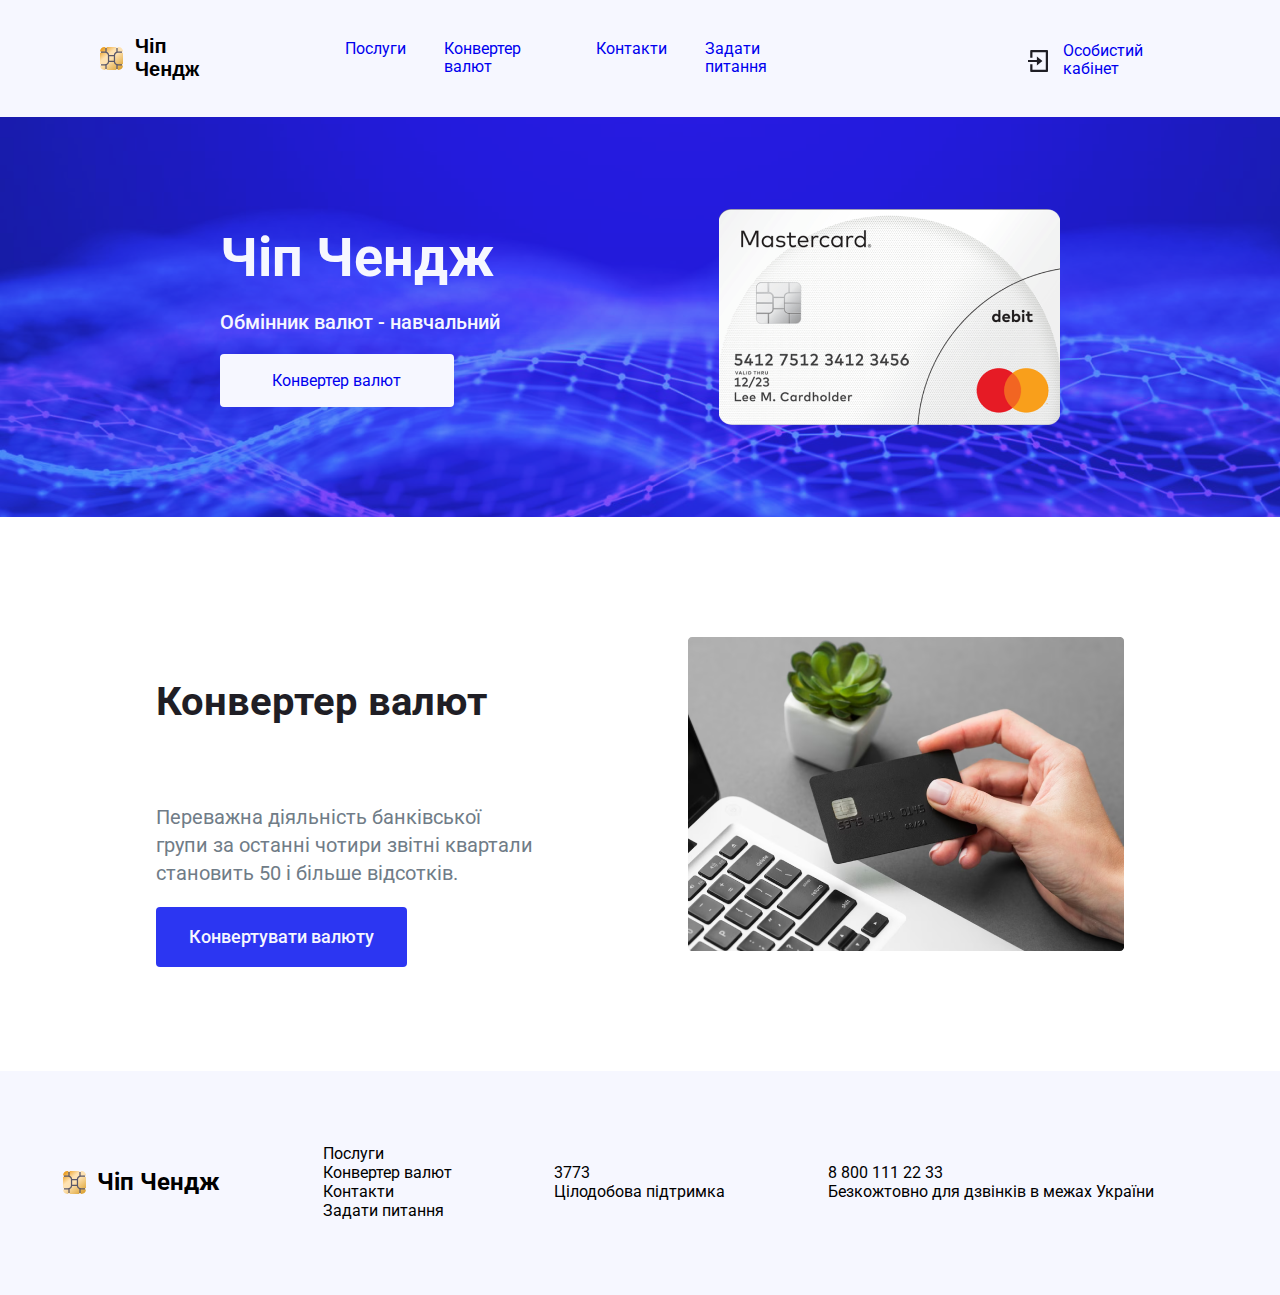
==== index.html @ 61994276 "fix 10" ====
<!DOCTYPE html>
<html lang="en">
  <head>
    <meta charset="UTF-8" />
    <meta name="viewport" content="width=device-width, initial-scale=1.0" />
    <title>Simple Site</title>
    <link rel="preconnect" href="https://fonts.googleapis.com" />
    <link rel="preconnect" href="https://fonts.gstatic.com" crossorigin />
    <link
      href="https://fonts.googleapis.com/css2?family=Roboto:wght@400;500;700&family=Work+Sans:wght@700&display=swap"
      rel="stylesheet"
    />
    <link rel="stylesheet" href="style/normalize.css" />
    <link rel="stylesheet" href="style/main.css" />
  </head>
  <body>
      <header>
        <nav>
          <section class="logo">
            <img src="images/logo.svg" alt="logotype"/>
            <h1>Чіп Чендж</h1>
          </section>
          <section class="menu">
            <ul>
              <li><a href="#">Послуги</a></li>
              <li><a href="#">Конвертер валют</a></li>
              <li><a href="#">Контакти</a></li>
              <li><a href="#">Задати питання</a></li>
            </ul>
          </section>
          <section class="register">
            <img src="images/register.svg" alt="register_icon" />
            <a href="#">Особистий кабінет</a>
          </section>
        </nav>
      </header>
      <main>
        <section class="wrapper_top">
        <section class="top_container_text">
          <h2>Чіп Чендж</h2>
          <h3>Обмінник валют - навчальний</h3>
          <a href="#" class="btn_top">Конвертер валют</a>
        </section>
        <img src="images/white_card.png" alt="white_card" />
        </section>
        <section class="wrapper_bottom">
          <section class="bottom_container_text">
            <h4>Конвертер валют</h4>
            <p>Переважна діяльність банківської <br> групи за останні чотири звітні квартали <br> становить 50 і більше відсотків.</p>
            <a href="#" class="btn_bottom">Конвертувати валюту</a>
          </section>
          <img src="images/black_card.png" alt="black_card">
        </section>
      </main>
      <footer>
          <section class="geoposition">
            <img src="images/logo.svg" alt="logotype" class="logo2">
            <h2>Чіп Чендж</h2>
          </section>
          <section class="service">
            <ul>
              <li>Послуги</li>
              <li>Конвертер валют</li>
              <li>Контакти</li>
              <li>Задати питання</li>
            </ul>
          </section>
          <section class="support">
            <ul>
              <li>3773</li>
              <li>Цілодобова підтримка</li>
            </ul>
          </section>
          <section class="call">
            <ul>
            <li>8 800 111 22 33</li>
            <li>Безкожтовно для дзвінків <wbr>в межах України</wbr><li>
            </ul>
          </section>
          <section class="social"></section>
      </footer>
  </body>
</рtml>
---- style/main.css ----
html {
  box-sizing: border-box;
  font-family: "Roboto", sans-serif;
}

*,
*::before,
*::after {
  box-sizing: inherit;
}

header {
  width: 100%;
  max-width: 1366px;
  background: #f6f7ff;
}

nav {
  display: flex;
  justify-content: space-between;
  align-items: center;
}

.logo {
  display: flex;
  justify-content: space-between;
  align-items: center;
  margin-right: 80px;
}

.logo2 {
  display: flex;
  justify-content: space-between;
  align-items: center;
  margin-right: 11px;
}

.menu {
  margin-right: 185px;
}

.register {
  display: flex;
  justify-content: space-between;
  align-items: center;
  margin: 42px 87px 38px 15px;
}

.logo img {
  margin: 34px 12px 34px 100px;
}

.logo2 img {
  position: relative;
  margin: 7px 11px 2px 101px;
}

.register img {
  margin: 6px 15px 5px;
}

.section h1 {
  padding: 80px;
}

h1 {
  font-family: "Work Sans", sans-serif;
  font-weight: 700;
  font-size: 20px;
  line-height: 23.46px;
}

ul {
  display: flex;
  justify-content: space-between;
  font-weight: 400;
  font-size: 16px;
  line-height: 18.75px;
  column-gap: 38px;
  list-style: none;
}

footer ul {
  display: flex;
  flex-direction: column;
}

a {
  text-decoration: none;
}

.top_container_text a:hover {
  transition: 1ms;
  color: #2c36f2;
}

.wrapper_top {
  display: flex;
  position: relative;
  justify-content: space-evenly;
  align-items: center;
  width: 100%;
  max-width: 1366px;
  height: 400px;
  background-image: url(../images/top_main_picture.png);
  background-color: rgba(44, 54, 242, 0.5);
  color: #f6f7ff;
  background-size: cover;
  background-repeat: no-repeat;
}

.wrapper_bottom {
  display: flex;
  position: relative;
  justify-content: space-evenly;
  align-items: center;
  width: 100%;
  max-width: 1366px;
  height: 554px;
  background: #ffffff;
}

.geoposition {
  display: flex;
  position: relative;
  justify-content: center;
  align-items: center;
}

.support {
}
.call {
}
.social {
}

footer {
  display: flex;
  position: relative;
  justify-content: space-evenly;
  align-items: center;
  width: 100%;
  max-width: 1366px;
  height: 224px;
  background-color: #f6f7ff;
}

.footer h2 {
  font-family: "Work Sans", sans-serif;
  font-weight: 700;
  font-size: 20px;
  line-height: 23.46px;
}

.top_container_text {
  display: flex;
  flex-direction: column;
  align-items: flex-start;
}

.top_container_text h2 {
  font-weight: 700;
  font-size: 54px;
  line-height: 64px;
  margin: 0;
}

.top_container_text h3 {
  font-weight: 500;
  font-size: 20px;
  line-height: 24px;
}

.bottom_container_text {
  display: flex;
  flex-direction: column;
}

.bottom_container_text h4 {
  font-family: "Roboto", sans-serif;
  font-weight: 700;
  font-size: 40px;
  line-height: 56px;
  color: #1f1e25;
}

.bottom_container_text p {
  font-family: "Roboto", sans-serif;
  font-weight: 400;
  font-size: 20px;
  line-height: 28px;
  color: #707c87;
  text-align: start;
}

.bottom_container_text a {
  font-family: "Roboto", sans-serif;
  font-weight: 500;
  font-size: 18px;
  line-height: 25px;
  text-align: center;
  color: #f6f7ff;
}

.btn_top {
  display: flex;
  justify-content: center;
  width: 234px;
  height: 53px;
  align-items: center;
  position: relative;
  text-align: center;
  text-decoration: none;
  background: #f6f7ff;
  border-radius: 4px;
}

.btn_bottom {
  display: flex;
  position: relative;
  justify-content: center;
  width: 251px;
  height: 60px;
  align-items: center;
  text-align: center;
  text-decoration: none;
  background-color: #2c36f2;
  color: #f6f7ff;
  border-radius: 4px;
}
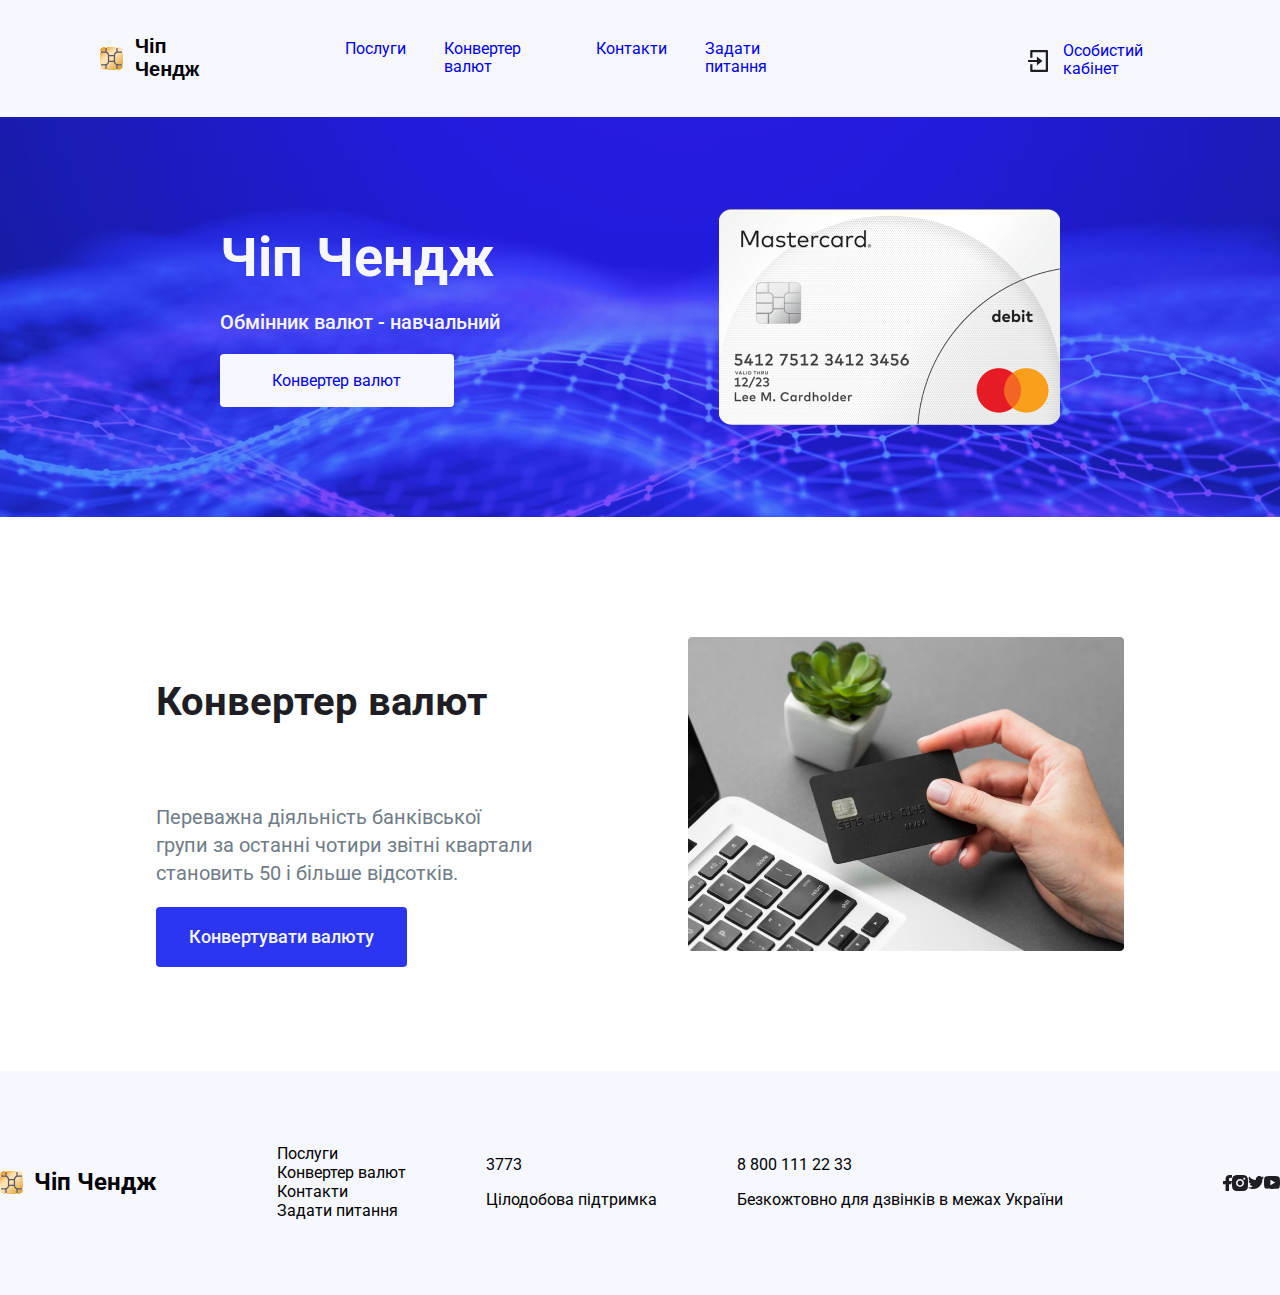
==== commit 468e1053: "fix 11" ====
--- a/index.html
+++ b/index.html
@@ -66,18 +66,20 @@
             </ul>
           </section>
           <section class="support">
-            <ul>
-              <li>3773</li>
-              <li>Цілодобова підтримка</li>
-            </ul>
+              <p>3773</p>
+              <p>Цілодобова підтримкa</p>
           </section>
           <section class="call">
-            <ul>
-            <li>8 800 111 22 33</li>
-            <li>Безкожтовно для дзвінків <wbr>в межах України</wbr><li>
-            </ul>
+            <p>8 800 111 22 33</p>
+            <p>Безкожтовно для дзвінків <wbr>в межах України</wbr></p>
           </section>
           <section class="social"></section>
+          <section class="icons">
+            <img src="images/facebook.svg" alt="facebook">
+            <img src="images/instagram.svg" alt="instagram">
+            <img src="images/twitter.svg" alt="twitter">
+            <img src="images/youtube.svg" alt="youtube">
+          </section>
       </footer>
   </body>
 </рtml>--- a/style/main.css
+++ b/style/main.css
@@ -127,17 +127,16 @@
   align-items: center;
 }
 
-.support {
-}
-.call {
-}
-.social {
+.icons {
+  display: flex;
+  justify-content: center;
+  align-items: center;
 }
 
 footer {
   display: flex;
   position: relative;
-  justify-content: space-evenly;
+  justify-content: space-between;
   align-items: center;
   width: 100%;
   max-width: 1366px;
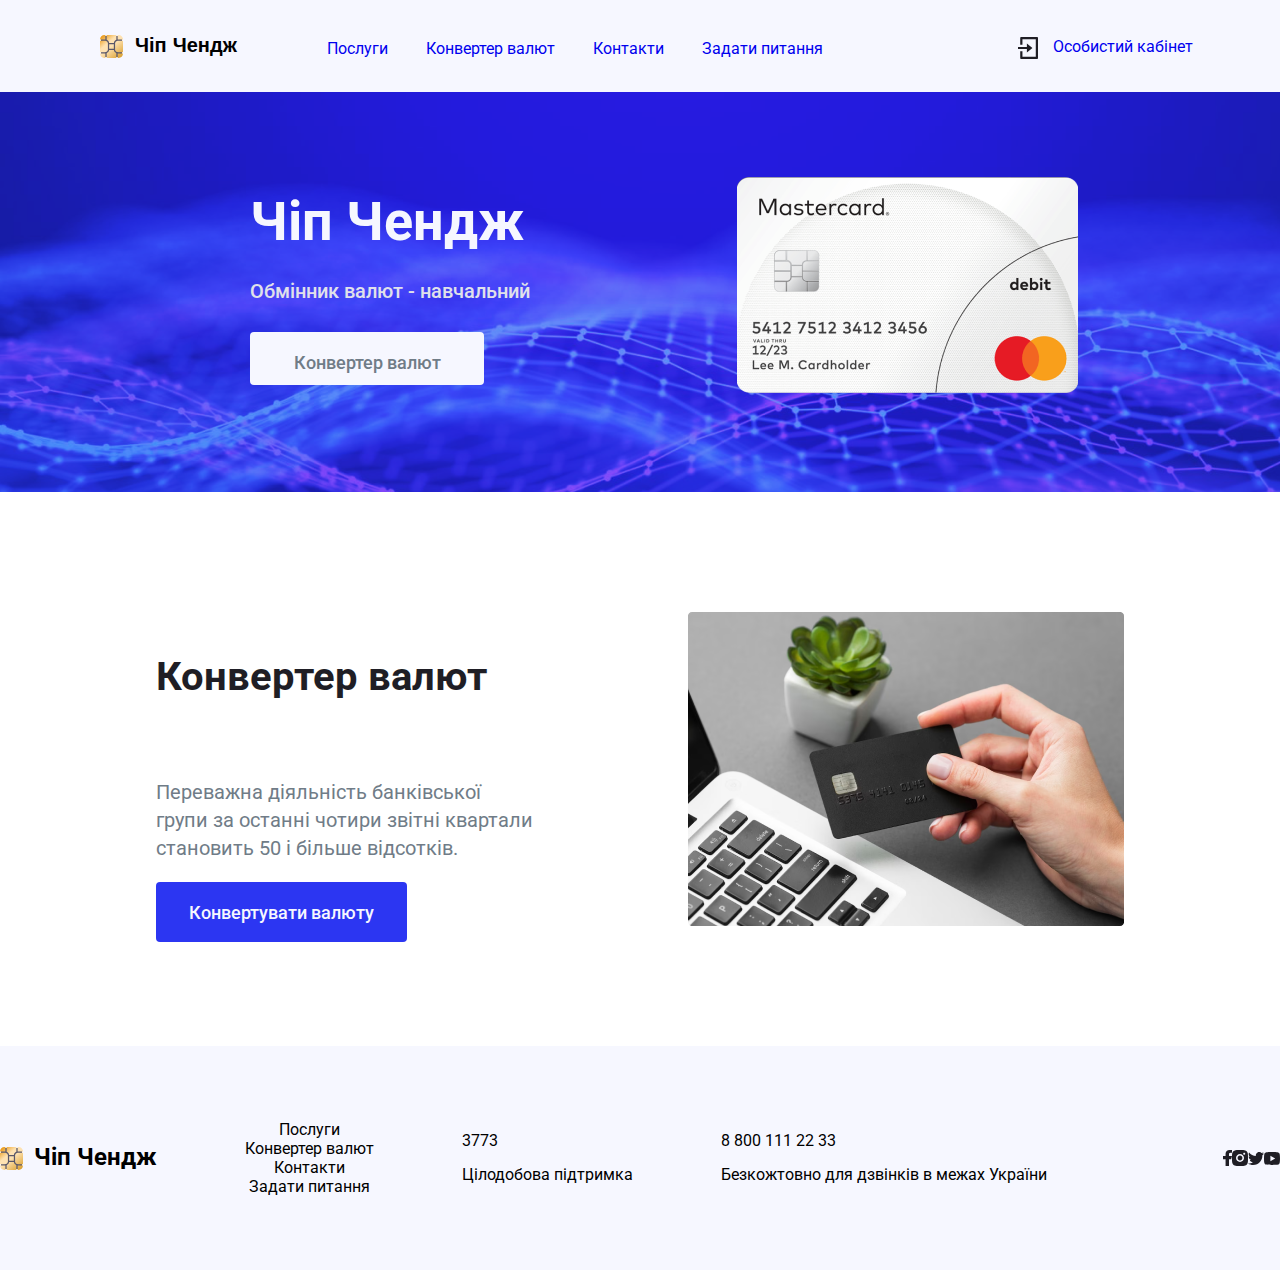
==== commit fbd27e5f: "fix 11" ====
--- a/index.html
+++ b/index.html
@@ -1,5 +1,7 @@
 <!DOCTYPE html>
+
 <html lang="en">
+
   <head>
     <meta charset="UTF-8" />
     <meta name="viewport" content="width=device-width, initial-scale=1.0" />
@@ -13,13 +15,18 @@
     <link rel="stylesheet" href="style/normalize.css" />
     <link rel="stylesheet" href="style/main.css" />
   </head>
+
   <body>
+
       <header>
+
         <nav>
+
           <section class="logo">
             <img src="images/logo.svg" alt="logotype"/>
             <h1>Чіп Чендж</h1>
           </section>
+
           <section class="menu">
             <ul>
               <li><a href="#">Послуги</a></li>
@@ -28,30 +35,47 @@
               <li><a href="#">Задати питання</a></li>
             </ul>
           </section>
+
           <section class="register">
             <img src="images/register.svg" alt="register_icon" />
             <a href="#">Особистий кабінет</a>
           </section>
+
         </nav>
+
       </header>
+
       <main>
+
         <section class="wrapper_top">
+
         <section class="top_container_text">
           <h2>Чіп Чендж</h2>
           <h3>Обмінник валют - навчальний</h3>
-          <a href="#" class="btn_top">Конвертер валют</a>
+          
+        <section class="btn_top">
+          <a href="#">Конвертер валют</a>
         </section>
+
+        </section>
+
         <img src="images/white_card.png" alt="white_card" />
+
         </section>
+
         <section class="wrapper_bottom">
+
           <section class="bottom_container_text">
             <h4>Конвертер валют</h4>
             <p>Переважна діяльність банківської <br> групи за останні чотири звітні квартали <br> становить 50 і більше відсотків.</p>
             <a href="#" class="btn_bottom">Конвертувати валюту</a>
           </section>
+
           <img src="images/black_card.png" alt="black_card">
         </section>
+
       </main>
+
       <footer>
           <section class="geoposition">
             <img src="images/logo.svg" alt="logotype" class="logo2">
@@ -81,5 +105,7 @@
             <img src="images/youtube.svg" alt="youtube">
           </section>
       </footer>
+
   </body>
-</рtml>+
+</html>--- a/style/main.css
+++ b/style/main.css
@@ -9,23 +9,57 @@
   box-sizing: inherit;
 }
 
-header {
+nav {
   width: 100%;
   max-width: 1366px;
   background: #f6f7ff;
-}
-
-nav {
-  display: flex;
-  justify-content: space-between;
-  align-items: center;
+  display: flex;
+  justify-content: space-between;
+  align-items: center;
+  position: relative;
+  height: 100%;
+  max-height: 92px;
+  white-space: nowrap;
+}
+
+.menu {
+  display: flex;
+  justify-content: center;
+  align-items: center;
+  margin: 42px 185px 38px 0px;
+  position: relative;
+  height: 100%;
+  max-height: 11px;
+}
+
+.register {
+  display: flex;
+  justify-content: space-between;
+  align-items: center;
+  margin: 36px 87px 33px 0px;
+  position: relative;
+}
+
+.register a {
+  margin: 0;
 }
 
 .logo {
   display: flex;
   justify-content: space-between;
   align-items: center;
-  margin-right: 80px;
+  margin: 34px 80px 34px 100px;
+  position: relative;
+  height: 100%;
+  max-height: 23px;
+}
+
+.logo h1 {
+  margin: 0;
+}
+
+.logo img {
+  margin: 5px 12px 4px 0px;
 }
 
 .logo2 {
@@ -35,33 +69,15 @@
   margin-right: 11px;
 }
 
-.menu {
-  margin-right: 185px;
-}
-
-.register {
-  display: flex;
-  justify-content: space-between;
-  align-items: center;
-  margin: 42px 87px 38px 15px;
-}
-
-.logo img {
-  margin: 34px 12px 34px 100px;
-}
-
 .logo2 img {
   position: relative;
   margin: 7px 11px 2px 101px;
 }
 
 .register img {
-  margin: 6px 15px 5px;
-}
-
-.section h1 {
-  padding: 80px;
-}
+  margin: 6px 15px 5px 0px;
+}
+
 
 h1 {
   font-family: "Work Sans", sans-serif;
@@ -72,12 +88,14 @@
 
 ul {
   display: flex;
-  justify-content: space-between;
+  justify-content: center;
+  align-items: center;
+  column-gap: 38px;
   font-weight: 400;
   font-size: 16px;
-  line-height: 18.75px;
-  column-gap: 38px;
+  line-height: 19px;
   list-style: none;
+  padding: 0;
 }
 
 footer ul {
@@ -87,6 +105,96 @@
 
 a {
   text-decoration: none;
+}
+
+.wrapper_top {
+  display: flex;
+  justify-content: space-evenly;
+  align-items: center;
+  width: 100%;
+  max-width: 1366px;
+  height: 400px;
+  background-image: url(../images/top_main_picture.png);
+  background-color: rgba(44, 54, 242, 0.5);
+  color: #f6f7ff;
+  background-size: cover;
+  background-repeat: no-repeat;
+  position: relative;
+}
+
+.wrapper_top img {
+  margin: 85px 251px 99px 0px;
+  position: relative;
+}
+
+.wrapper_bottom {
+  display: flex;
+  position: relative;
+  justify-content: space-evenly;
+  align-items: center;
+  width: 100%;
+  max-width: 1366px;
+  height: 554px;
+  background: #ffffff;
+}
+
+.geoposition {
+  display: flex;
+  position: relative;
+  justify-content: center;
+  align-items: center;
+}
+
+.icons {
+  display: flex;
+  justify-content: center;
+  align-items: center;
+}
+
+footer {
+  display: flex;
+  position: relative;
+  justify-content: space-between;
+  align-items: center;
+  width: 100%;
+  max-width: 1366px;
+  height: 224px;
+  background-color: #f6f7ff;
+}
+
+.footer h2 {
+  font-family: "Work Sans", sans-serif;
+  font-weight: 700;
+  font-size: 20px;
+  line-height: 23.46px;
+}
+
+.top_container_text {
+  display: flex;
+  flex-direction: column;
+  justify-content: flex-start;
+  align-items: flex-start;
+  position: relative;
+  margin: 115px 95px 125px 250px;
+  white-space: nowrap;
+}
+
+.top_container_text h2 {
+  font-weight: 700;
+  font-size: 54px;
+  line-height: 64px;
+  color: #f6f7ff;
+  position: relative;
+  margin: 0px 118px 25px 0px;
+}
+
+.top_container_text h3 {
+  font-weight: 500;
+  font-size: 20px;
+  line-height: 24px;
+  color: #e0e1ea;
+  position: relative;
+  margin: 0px 0px 29px 0px;
 }
 
 .top_container_text a:hover {
@@ -94,80 +202,26 @@
   color: #2c36f2;
 }
 
-.wrapper_top {
-  display: flex;
-  position: relative;
-  justify-content: space-evenly;
-  align-items: center;
-  width: 100%;
-  max-width: 1366px;
-  height: 400px;
-  background-image: url(../images/top_main_picture.png);
-  background-color: rgba(44, 54, 242, 0.5);
-  color: #f6f7ff;
-  background-size: cover;
-  background-repeat: no-repeat;
-}
-
-.wrapper_bottom {
-  display: flex;
-  position: relative;
-  justify-content: space-evenly;
-  align-items: center;
-  width: 100%;
-  max-width: 1366px;
-  height: 554px;
-  background: #ffffff;
-}
-
-.geoposition {
-  display: flex;
-  position: relative;
-  justify-content: center;
-  align-items: center;
-}
-
-.icons {
-  display: flex;
-  justify-content: center;
-  align-items: center;
-}
-
-footer {
-  display: flex;
-  position: relative;
-  justify-content: space-between;
-  align-items: center;
-  width: 100%;
-  max-width: 1366px;
-  height: 224px;
+.btn_top {
+  display: flex;
+  justify-content: center;
+  align-items: center;
+  width: 100%;
+  max-width: 234px;
+  height: 53px;
+  border-radius: 4px;
   background-color: #f6f7ff;
-}
-
-.footer h2 {
-  font-family: "Work Sans", sans-serif;
-  font-weight: 700;
-  font-size: 20px;
-  line-height: 23.46px;
-}
-
-.top_container_text {
-  display: flex;
-  flex-direction: column;
-  align-items: flex-start;
-}
-
-.top_container_text h2 {
-  font-weight: 700;
-  font-size: 54px;
-  line-height: 64px;
-  margin: 0;
-}
-
-.top_container_text h3 {
+  position: relative;
+  margin: 0 195px 0px 0px;
+}
+
+.btn_top a {
+  height: 13px;
   font-weight: 500;
-  font-size: 20px;
-  line-height: 24px;
+  font-size: 18px;
+  line-height: 21px;
+  text-align: center;
+  color: #707c87;
 }
 
 .bottom_container_text {
@@ -201,19 +255,6 @@
   color: #f6f7ff;
 }
 
-.btn_top {
-  display: flex;
-  justify-content: center;
-  width: 234px;
-  height: 53px;
-  align-items: center;
-  position: relative;
-  text-align: center;
-  text-decoration: none;
-  background: #f6f7ff;
-  border-radius: 4px;
-}
-
 .btn_bottom {
   display: flex;
   position: relative;
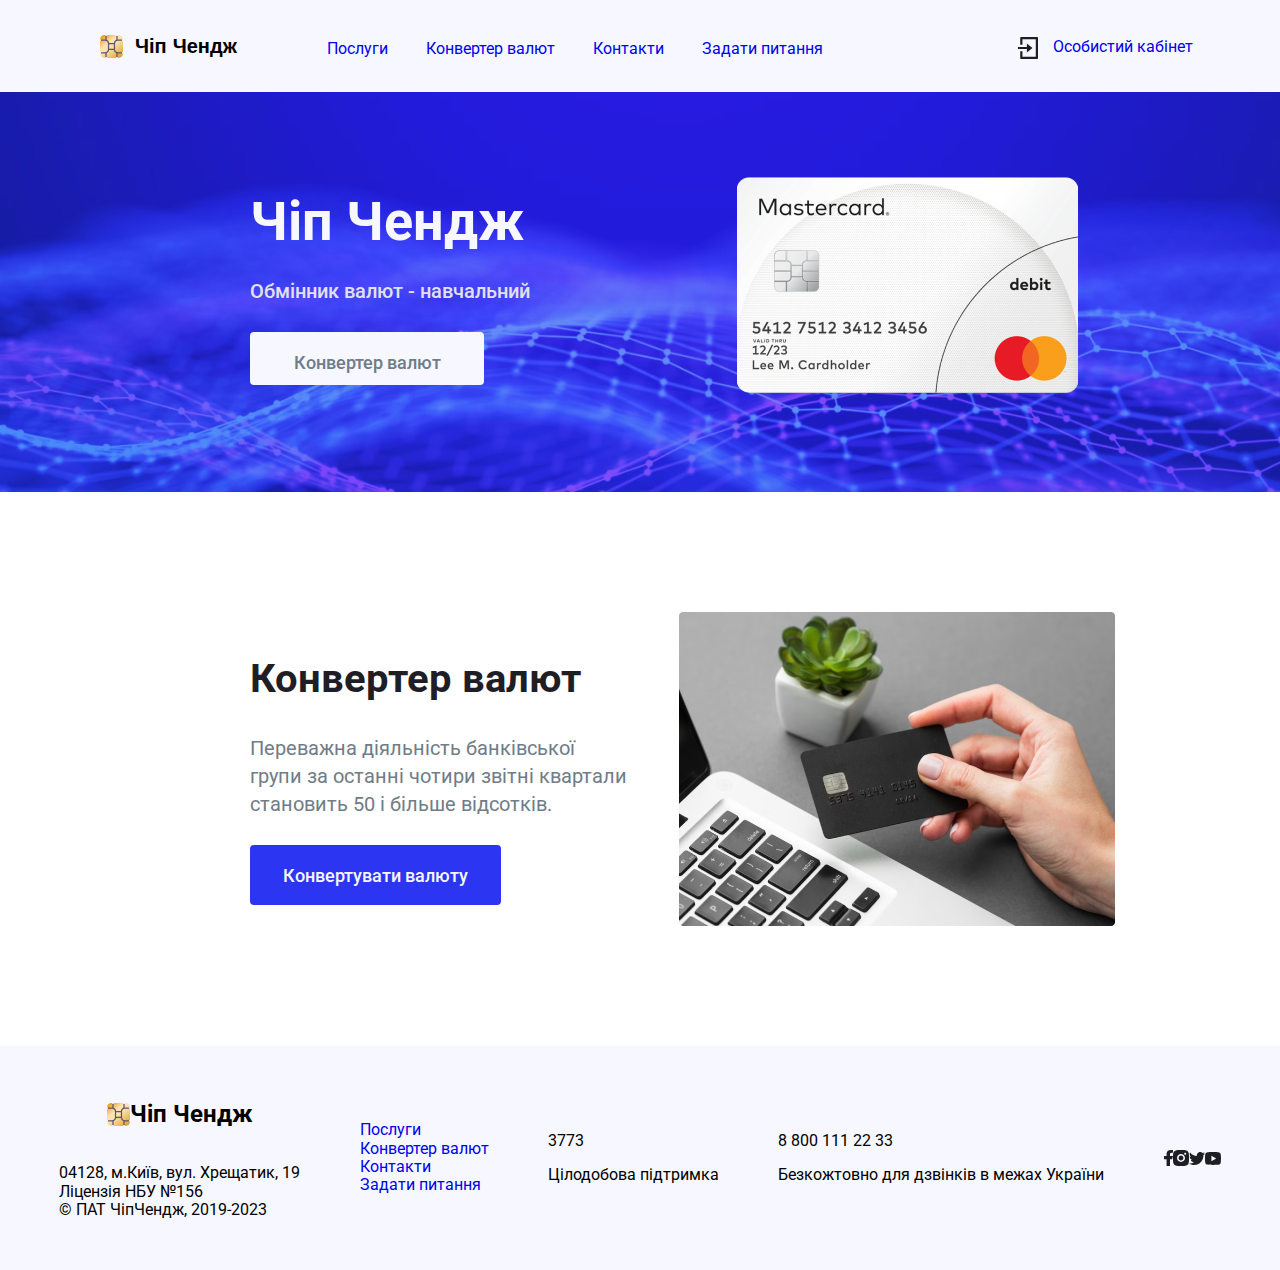
==== commit 0d035e2f: "fix12" ====
--- a/index.html
+++ b/index.html
@@ -1,7 +1,5 @@
 <!DOCTYPE html>
-
 <html lang="en">
-
   <head>
     <meta charset="UTF-8" />
     <meta name="viewport" content="width=device-width, initial-scale=1.0" />
@@ -15,19 +13,63 @@
     <link rel="stylesheet" href="style/normalize.css" />
     <link rel="stylesheet" href="style/main.css" />
   </head>
-
   <body>
-
       <header>
-
         <nav>
-
           <section class="logo">
             <img src="images/logo.svg" alt="logotype"/>
             <h1>Чіп Чендж</h1>
           </section>
+          <section class="menu">
+            <ul>
+              <section class="menu_top">
+              <li><a href="#">Послуги</a></li>
+              <li><a href="#">Конвертер валют</a></li>
+              <li><a href="#">Контакти</a></li>
+              <li><a href="#">Задати питання</a></li>
+              </section>
+            </ul>
+          </section>
+          <section class="register">
+            <img src="images/register.svg" alt="register_icon" />
+            <a href="#">Особистий кабінет</a>
+          </section>
+        </nav>
+      </header>
+      <main>
+        <section class="wrapper_top">
+        <section class="top_container_text">
+          <h2>Чіп Чендж</h2>
+          <h3>Обмінник валют - навчальний</h3>
+        <section class="btn_top">
+          <a href="#">Конвертер валют</a>
+        </section>
+        </section>
+        <img src="images/white_card.png" alt="white_card" />
+        </section>
+        <section class="wrapper_bottom">
+          <section class="bottom_container_text">
+            <h4>Конвертер валют</h4>
+            <p>Переважна діяльність банківської <br> групи за останні чотири звітні квартали <br> становить 50 і більше відсотків.</p>
+            <a href="#" class="btn_bottom">Конвертувати валюту</a>
+          </section>
+            <img src="images/black_card.png" alt="black_card">
+        </section>
+      </main>
 
-          <section class="menu">
+      <footer>
+
+        <section class="wrapper_footer">
+
+          <section class="geoposition">
+            <section class="logo2">
+            <img src="images/logo.svg" alt="logotype">
+            <h2>Чіп Чендж</h2>
+            </section>
+            <p>04128, м.Київ, вул. Хрещатик, 19 <br>Ліцензія НБУ №156<br>&copy; ПАТ ЧіпЧендж, 2019-2023</p>
+          </section>
+
+          <section class="service">
             <ul>
               <li><a href="#">Послуги</a></li>
               <li><a href="#">Конвертер валют</a></li>
@@ -36,76 +78,26 @@
             </ul>
           </section>
 
-          <section class="register">
-            <img src="images/register.svg" alt="register_icon" />
-            <a href="#">Особистий кабінет</a>
-          </section>
-
-        </nav>
-
-      </header>
-
-      <main>
-
-        <section class="wrapper_top">
-
-        <section class="top_container_text">
-          <h2>Чіп Чендж</h2>
-          <h3>Обмінник валют - навчальний</h3>
-          
-        <section class="btn_top">
-          <a href="#">Конвертер валют</a>
-        </section>
-
-        </section>
-
-        <img src="images/white_card.png" alt="white_card" />
-
-        </section>
-
-        <section class="wrapper_bottom">
-
-          <section class="bottom_container_text">
-            <h4>Конвертер валют</h4>
-            <p>Переважна діяльність банківської <br> групи за останні чотири звітні квартали <br> становить 50 і більше відсотків.</p>
-            <a href="#" class="btn_bottom">Конвертувати валюту</a>
-          </section>
-
-          <img src="images/black_card.png" alt="black_card">
-        </section>
-
-      </main>
-
-      <footer>
-          <section class="geoposition">
-            <img src="images/logo.svg" alt="logotype" class="logo2">
-            <h2>Чіп Чендж</h2>
-          </section>
-          <section class="service">
-            <ul>
-              <li>Послуги</li>
-              <li>Конвертер валют</li>
-              <li>Контакти</li>
-              <li>Задати питання</li>
-            </ul>
-          </section>
           <section class="support">
               <p>3773</p>
               <p>Цілодобова підтримкa</p>
           </section>
+
           <section class="call">
             <p>8 800 111 22 33</p>
             <p>Безкожтовно для дзвінків <wbr>в межах України</wbr></p>
           </section>
-          <section class="social"></section>
+
           <section class="icons">
             <img src="images/facebook.svg" alt="facebook">
             <img src="images/instagram.svg" alt="instagram">
             <img src="images/twitter.svg" alt="twitter">
             <img src="images/youtube.svg" alt="youtube">
           </section>
+
+          </section>
+
       </footer>
 
   </body>
-
 </html>--- a/style/main.css
+++ b/style/main.css
@@ -17,8 +17,7 @@
   justify-content: space-between;
   align-items: center;
   position: relative;
-  height: 100%;
-  max-height: 92px;
+  height: 92px;
   white-space: nowrap;
 }
 
@@ -28,8 +27,7 @@
   align-items: center;
   margin: 42px 185px 38px 0px;
   position: relative;
-  height: 100%;
-  max-height: 11px;
+  height: 11px;
 }
 
 .register {
@@ -50,8 +48,7 @@
   align-items: center;
   margin: 34px 80px 34px 100px;
   position: relative;
-  height: 100%;
-  max-height: 23px;
+  height: 23px;
 }
 
 .logo h1 {
@@ -62,31 +59,24 @@
   margin: 5px 12px 4px 0px;
 }
 
-.logo2 {
-  display: flex;
-  justify-content: space-between;
-  align-items: center;
-  margin-right: 11px;
-}
-
-.logo2 img {
-  position: relative;
-  margin: 7px 11px 2px 101px;
-}
-
 .register img {
   margin: 6px 15px 5px 0px;
 }
-
 
 h1 {
   font-family: "Work Sans", sans-serif;
   font-weight: 700;
   font-size: 20px;
-  line-height: 23.46px;
+  line-height: 23px;
 }
 
 ul {
+  margin: 0;
+  padding: 0;
+  list-style: none;
+}
+
+.menu_top {
   display: flex;
   justify-content: center;
   align-items: center;
@@ -94,13 +84,6 @@
   font-weight: 400;
   font-size: 16px;
   line-height: 19px;
-  list-style: none;
-  padding: 0;
-}
-
-footer ul {
-  display: flex;
-  flex-direction: column;
 }
 
 a {
@@ -130,7 +113,7 @@
 .wrapper_bottom {
   display: flex;
   position: relative;
-  justify-content: space-evenly;
+  justify-content: space-between;
   align-items: center;
   width: 100%;
   max-width: 1366px;
@@ -138,35 +121,46 @@
   background: #ffffff;
 }
 
+.wrapper_bottom img {
+  position: relative;
+  margin: 120px 251px 120px 0px;
+}
+
+.wrapper_footer {
+  display: flex;
+  justify-content: space-evenly;
+  align-items: center;
+  width: 100%;
+  max-width: 1366px;
+  height: 224px;
+  position: relative;
+  background-color: #f6f7ff;
+}
+
+
 .geoposition {
   display: flex;
-  position: relative;
-  justify-content: center;
-  align-items: center;
+  flex-direction: column;
+  justify-content: space-between;
+  align-items: center;
+  position: relative;
+}
+
+.logo2 {
+  display: flex;
+  justify-content: space-between;
+  align-items: center;
+  position: relative;
+}
+
+.service {
+
 }
 
 .icons {
   display: flex;
   justify-content: center;
   align-items: center;
-}
-
-footer {
-  display: flex;
-  position: relative;
-  justify-content: space-between;
-  align-items: center;
-  width: 100%;
-  max-width: 1366px;
-  height: 224px;
-  background-color: #f6f7ff;
-}
-
-.footer h2 {
-  font-family: "Work Sans", sans-serif;
-  font-weight: 700;
-  font-size: 20px;
-  line-height: 23.46px;
 }
 
 .top_container_text {
@@ -226,7 +220,10 @@
 
 .bottom_container_text {
   display: flex;
+  align-items: flex-start;
   flex-direction: column;
+  position: relative;
+  margin: 165px 0px 147px 250px;
 }
 
 .bottom_container_text h4 {
@@ -235,6 +232,7 @@
   font-size: 40px;
   line-height: 56px;
   color: #1f1e25;
+  margin: 0px 45px 27px 0px;
 }
 
 .bottom_container_text p {
@@ -244,6 +242,8 @@
   line-height: 28px;
   color: #707c87;
   text-align: start;
+  position: relative;
+  margin: 0px 50px 27px 0px;
 }
 
 .bottom_container_text a {
@@ -253,18 +253,20 @@
   line-height: 25px;
   text-align: center;
   color: #f6f7ff;
+  position: relative;
 }
 
 .btn_bottom {
   display: flex;
-  position: relative;
-  justify-content: center;
+  justify-content: center;
+  align-items: center;
+  text-align: center;
+  text-decoration: none;
   width: 251px;
   height: 60px;
-  align-items: center;
-  text-align: center;
-  text-decoration: none;
   background-color: #2c36f2;
   color: #f6f7ff;
   border-radius: 4px;
-}
+  position: relative;
+  margin: 0px 178px 0px 0px;
+}
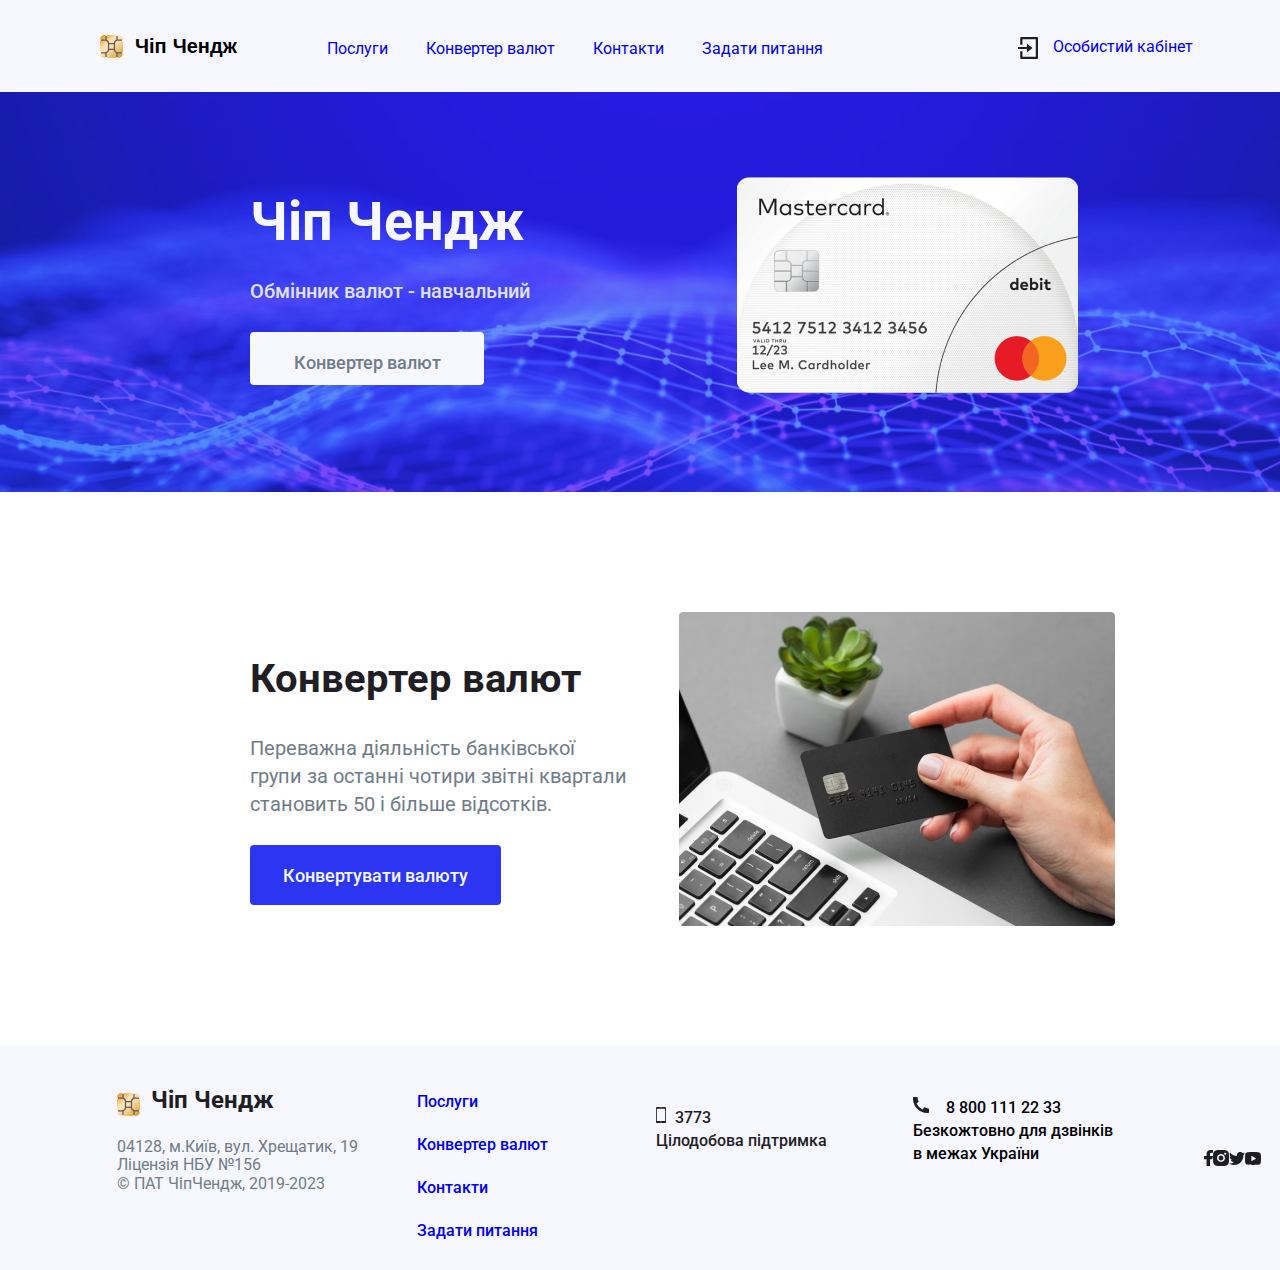
==== commit 5f6f6891: "fix 13" ====
--- a/index.html
+++ b/index.html
@@ -1,4 +1,5 @@
 <!DOCTYPE html>
+
 <html lang="en">
   <head>
     <meta charset="UTF-8" />
@@ -13,6 +14,7 @@
     <link rel="stylesheet" href="style/normalize.css" />
     <link rel="stylesheet" href="style/main.css" />
   </head>
+
   <body>
       <header>
         <nav>
@@ -36,6 +38,7 @@
           </section>
         </nav>
       </header>
+
       <main>
         <section class="wrapper_top">
         <section class="top_container_text">
@@ -58,46 +61,38 @@
       </main>
 
       <footer>
-
         <section class="wrapper_footer">
-
           <section class="geoposition">
             <section class="logo2">
-            <img src="images/logo.svg" alt="logotype">
+            <img src="images/logo.svg" alt="logotype2">
             <h2>Чіп Чендж</h2>
             </section>
             <p>04128, м.Київ, вул. Хрещатик, 19 <br>Ліцензія НБУ №156<br>&copy; ПАТ ЧіпЧендж, 2019-2023</p>
           </section>
-
           <section class="service">
             <ul>
-              <li><a href="#">Послуги</a></li>
-              <li><a href="#">Конвертер валют</a></li>
-              <li><a href="#">Контакти</a></li>
-              <li><a href="#">Задати питання</a></li>
+              <li class="service_services"><a href="#">Послуги</a></li>
+              <li class="service_converter"><a href="#"">Конвертер валют</a></li>
+              <li class="service_contacts"><a href="#">Контакти</a></li>
+              <li class="service_ask"><a href="#">Задати питання</a></li>
             </ul>
           </section>
-
           <section class="support">
-              <p>3773</p>
-              <p>Цілодобова підтримкa</p>
+            <p><img src="images/phone.svg" alt="phone">3773</p>
+            <p>Цілодобова підтримкa</p>
           </section>
-
           <section class="call">
-            <p>8 800 111 22 33</p>
-            <p>Безкожтовно для дзвінків <wbr>в межах України</wbr></p>
+            <p><img src="images/cellphone.svg" alt="cellphone">8 800 111 22 33</p>
+            <p>Безкожтовно для дзвінків <br>в межах України</p>
           </section>
-
           <section class="icons">
             <img src="images/facebook.svg" alt="facebook">
             <img src="images/instagram.svg" alt="instagram">
             <img src="images/twitter.svg" alt="twitter">
             <img src="images/youtube.svg" alt="youtube">
           </section>
-
           </section>
-
       </footer>
-
+      
   </body>
 </html>--- a/style/main.css
+++ b/style/main.css
@@ -137,29 +137,104 @@
   background-color: #f6f7ff;
 }
 
+.geoposition img {
+  position: relative;
+  margin: 7px 11px 2px 0px;
+}
 
 .geoposition {
   display: flex;
   flex-direction: column;
-  justify-content: space-between;
-  align-items: center;
-  position: relative;
+  justify-content: flex-start;
+  align-items: flex-start;
+  position: relative;
+  margin: 50px 40px 87px 98px;
 }
 
 .logo2 {
   display: flex;
-  justify-content: space-between;
-  align-items: center;
-  position: relative;
+  justify-content: center;
+  align-items: center;
+  position: relative;
+}
+
+.logo2 h2 {
+  position: relative;
+  margin: 0px 0px 2px 0px;
+  color: #1f1e25;
+}
+
+.geoposition p {
+  position: relative;
+  margin: 20px 0px 0px 0px;
+  color: #707c87;
 }
 
 .service {
-
+  position: relative;
+  margin: 95px 89px 60px 0px;
+  font-weight: 500;
+  font-size: 16px;
+  line-height: 23px;
+  color: #707c87;
+  white-space: nowrap;
+}
+
+.service_services {
+  position: relative;
+  margin-bottom: 20px;
+}
+.service_converter {
+  position: relative;
+  margin-bottom: 20px;
+}
+.service_contacts {
+  position: relative;
+  margin-bottom: 20px;
+}
+.service_ask {
+  position: relative;
+  margin-bottom: 20px;
+}
+
+.support {
+  position: relative;
+  margin: 60px 66px 118px 0px;
+}
+
+.support img {
+  position: relative;
+  margin: 0px 9px 0px 0px;
+}
+
+.support p {
+  margin: 0;
+  font-weight: 500;
+  font-size: 16px;
+  line-height: 23px;
+  color: #1f1e25;
+}
+
+.call {
+  position: relative;
+  margin: 60px 72px 115px 0px;
+}
+
+.call img {
+  position: relative;
+  margin: 0px 17px 0px 0px;
+}
+
+.call p {
+  margin: 0;
+  font-weight: 500;
+  font-size: 16px;
+  line-height: 23px;
 }
 
 .icons {
   display: flex;
-  justify-content: center;
+  justify-content: space-between;
   align-items: center;
 }
 
@@ -220,8 +295,8 @@
 
 .bottom_container_text {
   display: flex;
+  flex-direction: column;
   align-items: flex-start;
-  flex-direction: column;
   position: relative;
   margin: 165px 0px 147px 250px;
 }
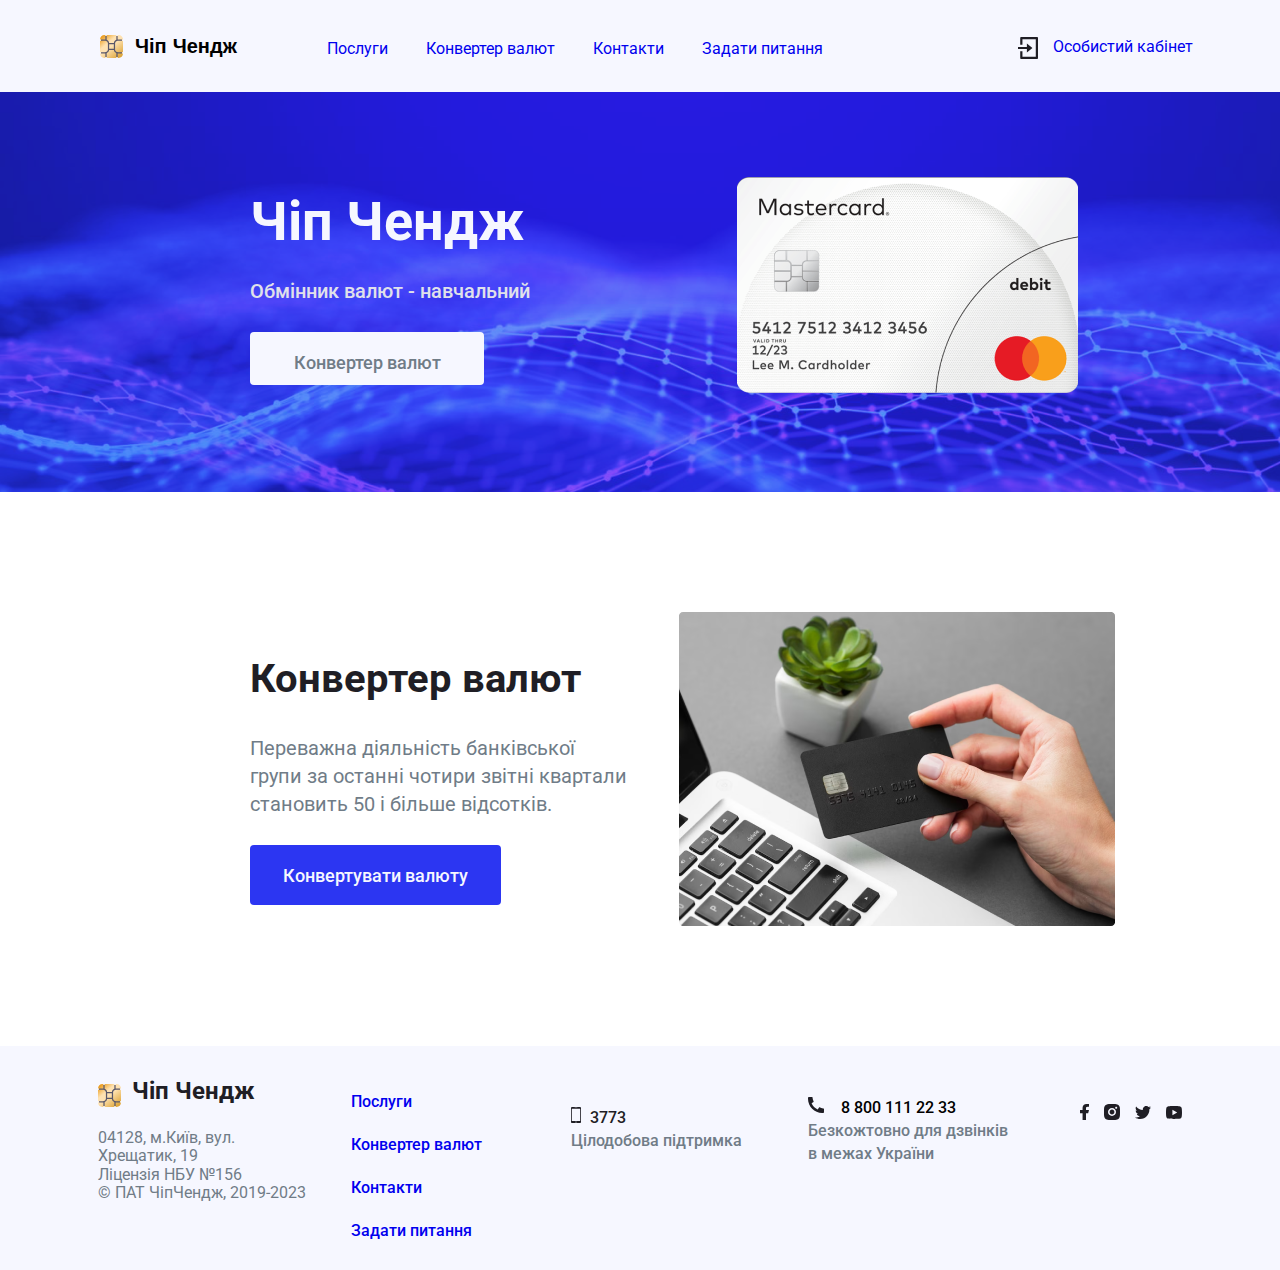
==== commit 56a3d65a: "fix 14" ====
--- a/index.html
+++ b/index.html
@@ -79,17 +79,17 @@
           </section>
           <section class="support">
             <p><img src="images/phone.svg" alt="phone">3773</p>
-            <p>Цілодобова підтримкa</p>
+            <p><span>Цілодобова підтримкa</span></p>
           </section>
           <section class="call">
             <p><img src="images/cellphone.svg" alt="cellphone">8 800 111 22 33</p>
-            <p>Безкожтовно для дзвінків <br>в межах України</p>
+            <p><span>Безкожтовно для дзвінків<br>в межах України</span></p>
           </section>
           <section class="icons">
-            <img src="images/facebook.svg" alt="facebook">
-            <img src="images/instagram.svg" alt="instagram">
-            <img src="images/twitter.svg" alt="twitter">
-            <img src="images/youtube.svg" alt="youtube">
+            <a href="#"><img src="images/facebook.svg" alt="facebook"></a>
+            <a href="#"><img src="images/instagram.svg" alt="instagram"></a>
+            <a href="#"><img src="images/twitter.svg" alt="twitter"></a>
+            <a href="#"><img src="images/youtube.svg" alt="youtube"></a>
           </section>
           </section>
       </footer>
--- a/style/main.css
+++ b/style/main.css
@@ -197,6 +197,11 @@
   margin-bottom: 20px;
 }
 
+span {
+  color: #707C87;
+  white-space: nowrap;
+}
+ 
 .support {
   position: relative;
   margin: 60px 66px 118px 0px;
@@ -236,6 +241,9 @@
   display: flex;
   justify-content: space-between;
   align-items: center;
+  position: relative;
+  gap: 15px;
+  margin: 60px 98px 148px 0px;
 }
 
 .top_container_text {
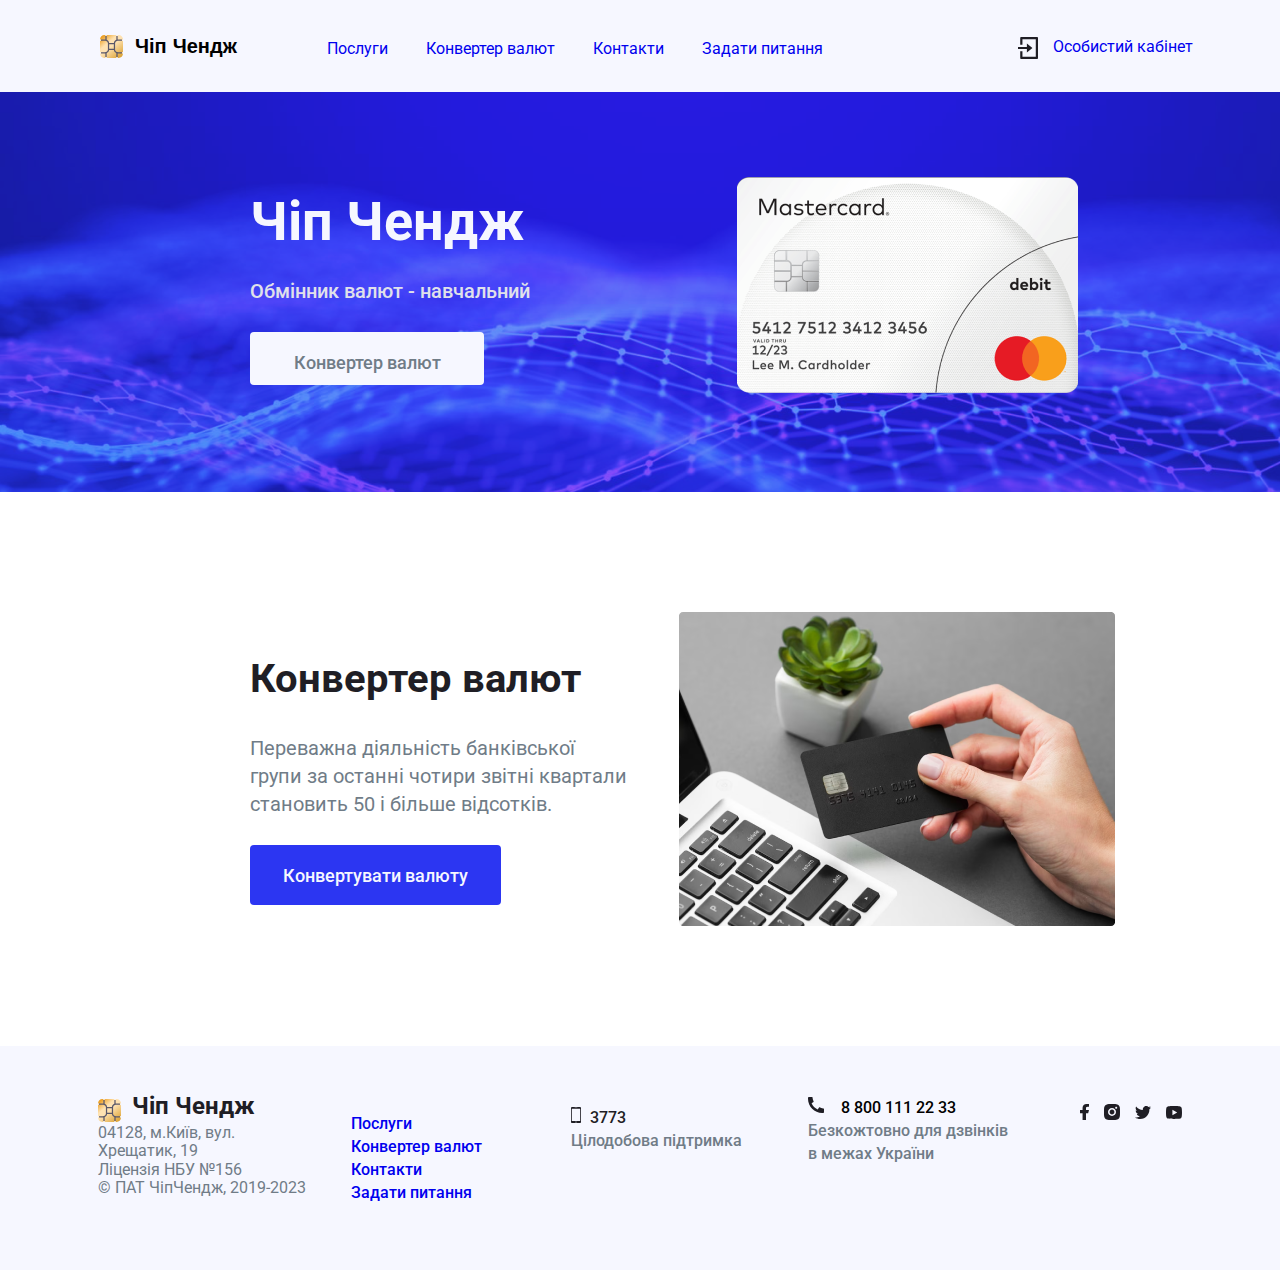
==== commit 2de8c59e: "fix 15" ====
--- a/index.html
+++ b/index.html
@@ -71,10 +71,13 @@
           </section>
           <section class="service">
             <ul>
-              <li class="service_services"><a href="#">Послуги</a></li>
-              <li class="service_converter"><a href="#"">Конвертер валют</a></li>
-              <li class="service_contacts"><a href="#">Контакти</a></li>
-              <li class="service_ask"><a href="#">Задати питання</a></li>
+              <section class="menu_bottom">
+              <li><a href="#">Послуги</a></li>
+              <li><a href="#"">Конвертер валют</a></li>
+              <li><a href="#">Контакти</a></li>
+              <li><a href="#">Задати питання</a></li>
+            </section>
+              </ul>
             </ul>
           </section>
           <section class="support">
--- a/style/main.css
+++ b/style/main.css
@@ -148,7 +148,7 @@
   justify-content: flex-start;
   align-items: flex-start;
   position: relative;
-  margin: 50px 40px 87px 98px;
+  margin: 60px 40px 87px 98px;
 }
 
 .logo2 {
@@ -166,35 +166,18 @@
 
 .geoposition p {
   position: relative;
-  margin: 20px 0px 0px 0px;
+  margin: 0px;
   color: #707c87;
 }
 
 .service {
   position: relative;
-  margin: 95px 89px 60px 0px;
+  margin: 60px 89px 60px 0px;
   font-weight: 500;
   font-size: 16px;
   line-height: 23px;
   color: #707c87;
   white-space: nowrap;
-}
-
-.service_services {
-  position: relative;
-  margin-bottom: 20px;
-}
-.service_converter {
-  position: relative;
-  margin-bottom: 20px;
-}
-.service_contacts {
-  position: relative;
-  margin-bottom: 20px;
-}
-.service_ask {
-  position: relative;
-  margin-bottom: 20px;
 }
 
 span {
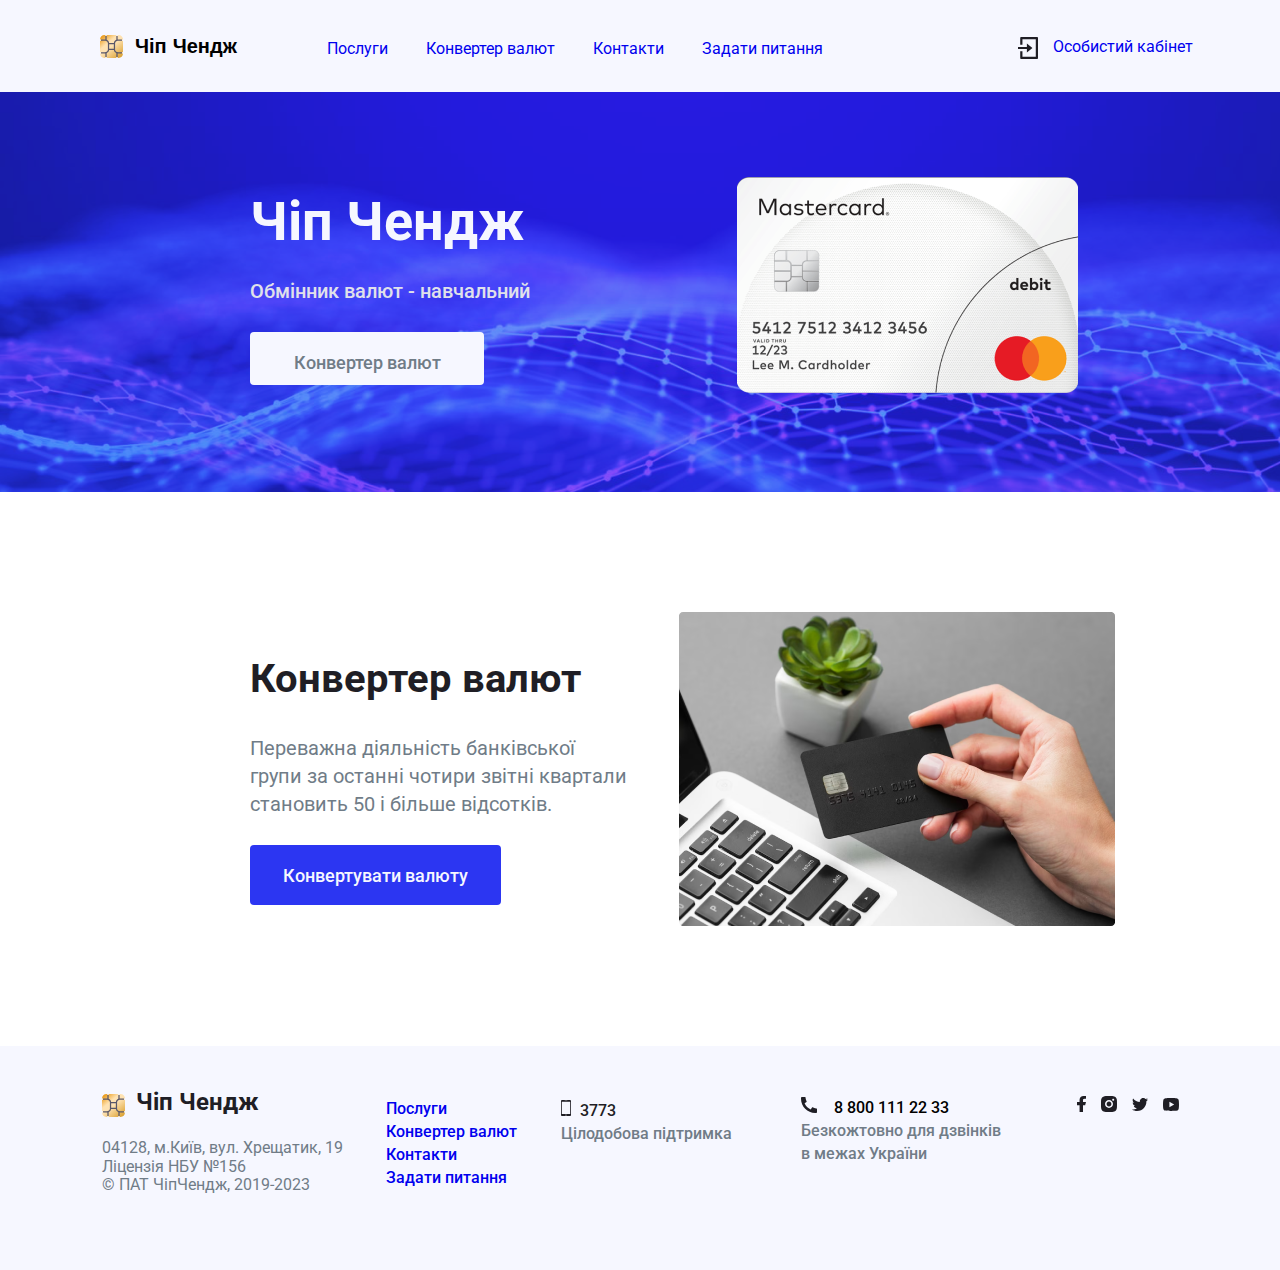
==== commit da0570cc: "fix maybe last" ====
--- a/index.html
+++ b/index.html
@@ -96,6 +96,5 @@
           </section>
           </section>
       </footer>
-      
   </body>
 </html>--- a/style/main.css
+++ b/style/main.css
@@ -148,7 +148,7 @@
   justify-content: flex-start;
   align-items: flex-start;
   position: relative;
-  margin: 60px 40px 87px 98px;
+  margin: 53px 40px 87px 98px;
 }
 
 .logo2 {
@@ -166,13 +166,13 @@
 
 .geoposition p {
   position: relative;
-  margin: 0px;
+  margin: 20px 0px 0px 0px;
   color: #707c87;
 }
 
 .service {
   position: relative;
-  margin: 60px 89px 60px 0px;
+  margin: 30px 40px 60px 0px;
   font-weight: 500;
   font-size: 16px;
   line-height: 23px;
@@ -187,7 +187,7 @@
  
 .support {
   position: relative;
-  margin: 60px 66px 118px 0px;
+  margin: 45px 66px 118px 0px;
 }
 
 .support img {
@@ -226,7 +226,7 @@
   align-items: center;
   position: relative;
   gap: 15px;
-  margin: 60px 98px 148px 0px;
+  margin: 45px 98px 148px 0px;
 }
 
 .top_container_text {
